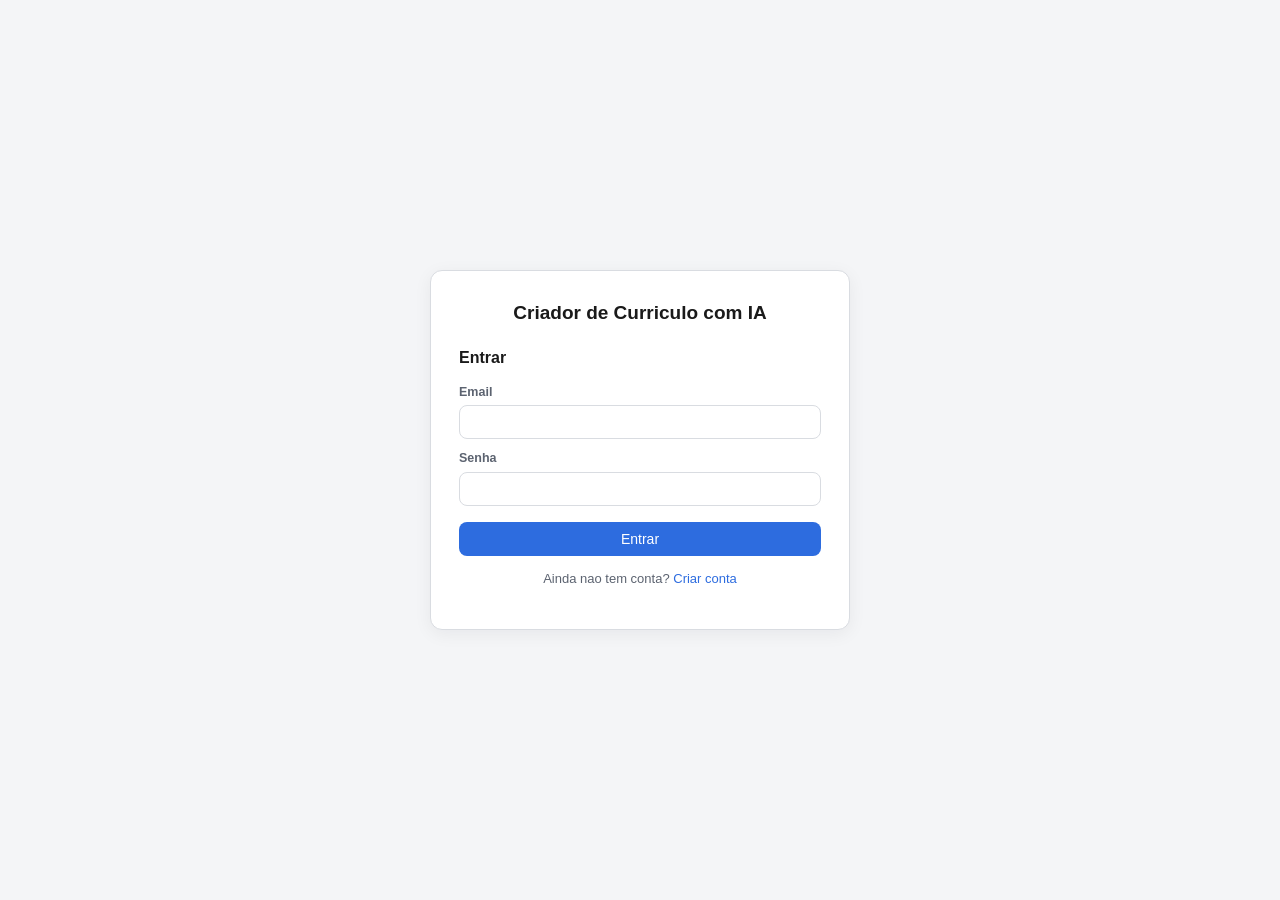
==== frontend/builder.html @ e529e955 "Implementa IA para sugestão de textos e categorias e cria frontend" ====
<!DOCTYPE html>
<html lang="pt-BR">
<head>
<meta charset="utf-8">
<meta name="viewport" content="width=device-width, initial-scale=1">
<title>Meu Curriculo - Criador de Curriculo com IA</title>
<link rel="stylesheet" href="style.css">
</head>
<body>

<header class="topo">
  <span class="topo-titulo">Criador de Curriculo com IA</span>
  <div class="topo-acoes">
    <span id="topo-email" class="topo-email"></span>
    <button id="botao-baixar-pdf" class="botao-secundario">Baixar PDF</button>
    <button id="botao-sair" class="botao-secundario">Sair</button>
  </div>
</header>

<!-- Builder principal: editor + preview -->
<div id="tela-builder" class="builder">
  <div class="coluna-editor" id="coluna-editor">
    <!-- as secoes sao inseridas via JS -->
  </div>
  <div class="coluna-preview">
    <div class="preview-cabecalho">
      <span>Pre-visualizacao</span>
      <span class="preview-info">atualiza conforme voce digita</span>
    </div>
    <div class="pagina-preview" id="pagina-preview">
      <!-- conteudo do curriculo, gerado via JS -->
    </div>
  </div>
</div>

<div id="toast" class="toast" hidden></div>

<script src="comum.js"></script>
<script src="builder.js"></script>
</body>
</html>
---- frontend/style.css ----
:root {
  --cor-fundo: #f4f5f7;
  --cor-texto: #1a1a1a;
  --cor-texto-suave: #5c6370;
  --cor-borda: #d9dce1;
  --cor-primaria: #2d6cdf;
  --cor-primaria-escura: #1f52b0;
  --cor-perigo: #c0392b;
  --cor-sucesso: #1f8a4c;
  --cor-cartao: #ffffff;
  --raio: 8px;
  font-family: -apple-system, "Segoe UI", Roboto, Helvetica, Arial, sans-serif;
}

* {
  box-sizing: border-box;
}

body {
  margin: 0;
  background: var(--cor-fundo);
  color: var(--cor-texto);
  font-size: 14px;
  line-height: 1.45;
}

h1, h2, h3 {
  margin: 0 0 8px 0;
}

button {
  cursor: pointer;
  font-family: inherit;
  font-size: 14px;
  border-radius: var(--raio);
  border: 1px solid transparent;
  padding: 8px 14px;
  background: var(--cor-primaria);
  color: white;
  transition: background 0.15s ease;
}

button:hover {
  background: var(--cor-primaria-escura);
}

button:disabled {
  opacity: 0.6;
  cursor: not-allowed;
}

button.botao-secundario {
  background: white;
  color: var(--cor-texto);
  border: 1px solid var(--cor-borda);
}

button.botao-secundario:hover {
  background: #eef0f3;
}

button.botao-perigo {
  background: white;
  color: var(--cor-perigo);
  border: 1px solid #e6b6ae;
}

button.botao-perigo:hover {
  background: #fbeceb;
}

button.botao-ia {
  background: #6d3fc0;
}

button.botao-ia:hover {
  background: #572f9c;
}

button.botao-texto {
  background: none;
  border: none;
  color: var(--cor-primaria);
  padding: 4px 6px;
}

button.botao-texto:hover {
  background: #eaf1fc;
}

input, textarea, select {
  font-family: inherit;
  font-size: 14px;
  padding: 8px 10px;
  border: 1px solid var(--cor-borda);
  border-radius: var(--raio);
  width: 100%;
  background: white;
  color: var(--cor-texto);
}

input:focus, textarea:focus, select:focus {
  outline: 2px solid var(--cor-primaria);
  outline-offset: 1px;
}

label {
  display: block;
  font-size: 12.5px;
  font-weight: 600;
  color: var(--cor-texto-suave);
  margin-bottom: 10px;
}

label > input, label > textarea, label > select {
  margin-top: 4px;
  font-weight: normal;
  color: var(--cor-texto);
}

.campo-ajuda {
  font-size: 11px;
  color: var(--cor-texto-suave);
  font-weight: 400;
  margin-top: 3px;
}

textarea {
  resize: vertical;
}

.mensagem-erro {
  background: #fbeceb;
  color: var(--cor-perigo);
  border: 1px solid #e6b6ae;
  border-radius: var(--raio);
  padding: 8px 10px;
  font-size: 13px;
  margin-bottom: 12px;
}

.mensagem-ok {
  background: #eafaf0;
  color: var(--cor-sucesso);
  border: 1px solid #b7e3c6;
  border-radius: var(--raio);
  padding: 8px 10px;
  font-size: 13px;
  margin-bottom: 12px;
}

/* ---------- tela de autenticacao ---------- */

.tela-auth {
  min-height: 100vh;
  display: flex;
  align-items: center;
  justify-content: center;
  padding: 24px;
}

.cartao-auth {
  background: var(--cor-cartao);
  border: 1px solid var(--cor-borda);
  border-radius: 12px;
  padding: 28px;
  width: 100%;
  max-width: 420px;
  box-shadow: 0 4px 18px rgba(20, 24, 33, 0.06);
}

.cartao-auth h1 {
  font-size: 19px;
  text-align: center;
  margin-bottom: 20px;
}

.cartao-auth h2 {
  font-size: 16px;
  margin-bottom: 14px;
}

.cartao-auth button[type="submit"] {
  width: 100%;
  margin-top: 6px;
}

.troca-form {
  text-align: center;
  font-size: 13px;
  color: var(--cor-texto-suave);
  margin-top: 14px;
}

.troca-form a {
  color: var(--cor-primaria);
  text-decoration: none;
}

.texto-ajuda {
  font-size: 13px;
  color: var(--cor-texto-suave);
  margin-bottom: 16px;
}

.container-criar-curriculo {
  min-height: calc(100vh - 56px);
  display: flex;
  align-items: center;
  justify-content: center;
  padding: 24px;
}

.container-criar-curriculo .cartao-auth {
  max-width: 520px;
}

/* ---------- topo do app ---------- */

.topo {
  height: 56px;
  background: var(--cor-cartao);
  border-bottom: 1px solid var(--cor-borda);
  display: flex;
  align-items: center;
  justify-content: space-between;
  padding: 0 20px;
  position: sticky;
  top: 0;
  z-index: 20;
}

.topo-titulo {
  font-weight: 700;
  font-size: 15px;
}

.topo-acoes {
  display: flex;
  align-items: center;
  gap: 10px;
}

.topo-email {
  font-size: 13px;
  color: var(--cor-texto-suave);
  margin-right: 6px;
}

/* ---------- builder: layout de duas colunas ---------- */

.builder {
  display: grid;
  grid-template-columns: minmax(360px, 480px) 1fr;
  gap: 0;
  align-items: start;
  min-height: calc(100vh - 56px);
}

.coluna-editor {
  padding: 20px;
  overflow-y: auto;
  max-height: calc(100vh - 56px);
}

.coluna-preview {
  position: sticky;
  top: 56px;
  height: calc(100vh - 56px);
  background: #e7e9ed;
  display: flex;
  flex-direction: column;
  align-items: center;
  padding: 20px;
  overflow-y: auto;
}

.preview-cabecalho {
  width: 100%;
  max-width: 720px;
  display: flex;
  justify-content: space-between;
  align-items: baseline;
  margin-bottom: 10px;
  font-size: 13px;
  font-weight: 700;
  color: var(--cor-texto-suave);
}

.preview-info {
  font-weight: 400;
  font-size: 12px;
}

.pagina-preview {
  background: white;
  width: 100%;
  max-width: 720px;
  min-height: 960px;
  box-shadow: 0 4px 20px rgba(20, 24, 33, 0.12);
  padding: 48px 44px;
  font-family: Helvetica, Arial, sans-serif;
  color: #1a1a1a;
}

.pagina-preview h1.prev-nome {
  font-size: 26px;
  margin: 0 0 6px 0;
}

.pagina-preview p.prev-contato {
  font-size: 12.5px;
  margin: 2px 0;
  color: #1a1a1a;
}

.pagina-preview p.prev-contato a {
  color: #1a1a1a;
}

.pagina-preview hr {
  border: none;
  border-top: 1px solid #333;
  margin: 12px 0 14px 0;
}

.pagina-preview h2 {
  font-size: 14px;
  border-bottom: 1px solid #333;
  padding-bottom: 3px;
  margin-top: 20px;
  margin-bottom: 8px;
  letter-spacing: 0.3px;
}

.pagina-preview .prev-item-titulo {
  font-weight: bold;
  margin: 0;
  font-size: 13.5px;
}

.pagina-preview .prev-item-subtitulo {
  font-style: italic;
  font-size: 12px;
  color: #333;
  margin: 0 0 6px 0;
}

.pagina-preview ul {
  margin-top: 2px;
  margin-bottom: 10px;
  padding-left: 18px;
  font-size: 13px;
}

.pagina-preview li {
  margin-bottom: 3px;
}

.pagina-preview p.prev-paragrafo {
  margin: 2px 0 8px 0;
  font-size: 13px;
  white-space: pre-wrap;
}

.pagina-preview p.prev-habilidade-linha {
  margin: 0 0 4px 0;
  font-size: 13px;
}

.preview-vazio {
  color: var(--cor-texto-suave);
  font-size: 13px;
  font-style: italic;
}

/* ---------- secoes do editor (acordeao) ---------- */

.secao {
  background: var(--cor-cartao);
  border: 1px solid var(--cor-borda);
  border-radius: var(--raio);
  margin-bottom: 14px;
  overflow: hidden;
}

.secao-cabecalho {
  display: flex;
  align-items: center;
  justify-content: space-between;
  padding: 12px 16px;
  cursor: pointer;
  user-select: none;
}

.secao-cabecalho:hover {
  background: #f7f8fa;
}

.secao-titulo {
  font-weight: 700;
  font-size: 14px;
  display: flex;
  align-items: center;
  gap: 8px;
}

.secao-contagem {
  background: #eef0f3;
  color: var(--cor-texto-suave);
  border-radius: 999px;
  font-size: 11.5px;
  padding: 1px 8px;
  font-weight: 600;
}

.secao-seta {
  font-size: 12px;
  color: var(--cor-texto-suave);
  transition: transform 0.15s ease;
}

.secao.aberta .secao-seta {
  transform: rotate(90deg);
}

.secao-corpo {
  padding: 0 16px 16px 16px;
  border-top: 1px solid var(--cor-borda);
}

.secao:not(.aberta) .secao-corpo {
  display: none;
}

.secao-corpo {
  padding-top: 14px;
}

/* dados pessoais: salvar */
.linha-acoes {
  display: flex;
  gap: 8px;
  align-items: center;
  margin-top: 8px;
}

/* itens de lista dentro de uma secao */
.item-lista {
  border: 1px solid var(--cor-borda);
  border-radius: var(--raio);
  padding: 12px;
  margin-bottom: 10px;
  background: #fafbfc;
}

.item-lista-topo {
  display: flex;
  justify-content: space-between;
  align-items: flex-start;
  gap: 8px;
  margin-bottom: 6px;
}

.item-lista-resumo {
  font-size: 13px;
}

.item-lista-resumo strong {
  display: block;
  font-size: 13.5px;
}

.item-lista-resumo span {
  color: var(--cor-texto-suave);
  font-size: 12px;
}

.item-lista-acoes {
  display: flex;
  gap: 4px;
  flex-shrink: 0;
}

.item-lista-form {
  margin-top: 10px;
  padding-top: 10px;
  border-top: 1px dashed var(--cor-borda);
}

.linha-dupla {
  display: grid;
  grid-template-columns: 1fr 1fr;
  gap: 10px;
}

.form-novo-item {
  border-top: 1px dashed var(--cor-borda);
  padding-top: 14px;
  margin-top: 4px;
}

.form-novo-item summary,
.chip-categoria {
  font-size: 12px;
}

.chip-categoria {
  display: inline-block;
  background: #eaf1fc;
  color: var(--cor-primaria-escura);
  border-radius: 999px;
  padding: 1px 8px;
  margin-left: 6px;
}

.chip-sem-categoria {
  display: inline-block;
  background: #fff4e5;
  color: #a15c00;
  border-radius: 999px;
  padding: 1px 8px;
  margin-left: 6px;
}

.sugestao-ia {
  background: #f4f0fb;
  border: 1px solid #d9caf0;
  border-radius: var(--raio);
  padding: 10px;
  margin-top: 8px;
  font-size: 13px;
}

.sugestao-ia-texto {
  white-space: pre-wrap;
  margin-bottom: 8px;
}

.sugestao-ia-acoes {
  display: flex;
  gap: 8px;
}

.lista-sugestoes-categoria {
  margin-top: 8px;
  display: flex;
  flex-direction: column;
  gap: 6px;
}

.sugestao-categoria-linha {
  display: flex;
  align-items: center;
  justify-content: space-between;
  background: #f4f0fb;
  border: 1px solid #d9caf0;
  border-radius: var(--raio);
  padding: 6px 10px;
  font-size: 13px;
}

/* toast */
.toast {
  position: fixed;
  bottom: 20px;
  left: 50%;
  transform: translateX(-50%);
  background: #1a1a1a;
  color: white;
  padding: 10px 18px;
  border-radius: 999px;
  font-size: 13px;
  z-index: 100;
  box-shadow: 0 4px 14px rgba(0,0,0,0.25);
}

.toast.erro {
  background: var(--cor-perigo);
}

@media (max-width: 900px) {
  .builder {
    grid-template-columns: 1fr;
  }
  .coluna-editor, .coluna-preview {
    max-height: none;
    position: static;
  }
  .coluna-preview {
    height: auto;
  }
}
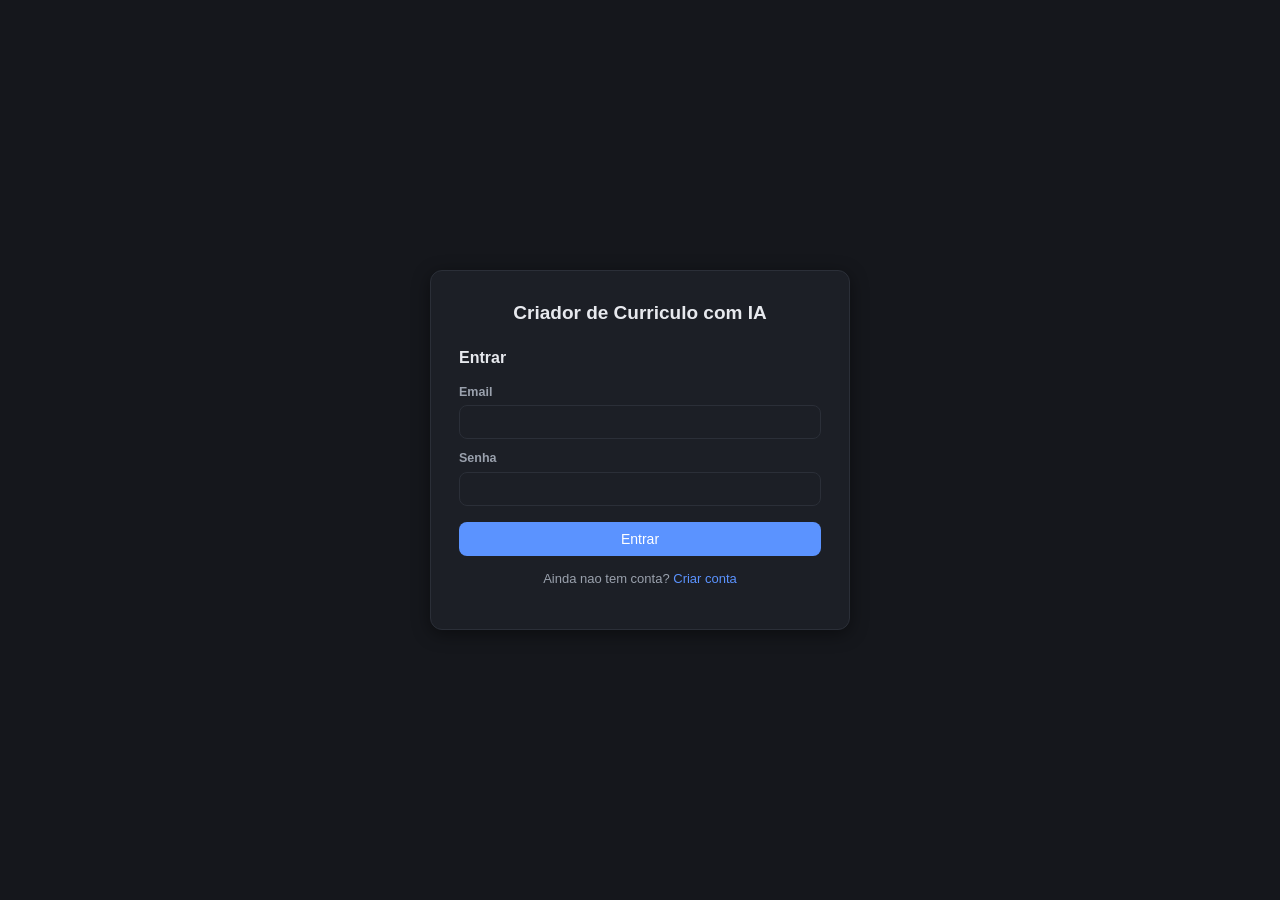
==== commit f174513f: "Adiciona icone da aba e tema escuro na interface (preview do curriculo continua branco)" ====
--- a/frontend/builder.html
+++ b/frontend/builder.html
@@ -4,6 +4,7 @@
 <meta charset="utf-8">
 <meta name="viewport" content="width=device-width, initial-scale=1">
 <title>Meu Curriculo - Criador de Curriculo com IA</title>
+<link rel="icon" type="image/svg+xml" href="favicon.svg">
 <link rel="stylesheet" href="style.css">
 </head>
 <body>
@@ -25,7 +26,6 @@
   <div class="coluna-preview">
     <div class="preview-cabecalho">
       <span>Pre-visualizacao</span>
-      <span class="preview-info">atualiza conforme voce digita</span>
     </div>
     <div class="pagina-preview" id="pagina-preview">
       <!-- conteudo do curriculo, gerado via JS -->
--- a/frontend/style.css
+++ b/frontend/style.css
@@ -1,13 +1,14 @@
 :root {
-  --cor-fundo: #f4f5f7;
-  --cor-texto: #1a1a1a;
-  --cor-texto-suave: #5c6370;
-  --cor-borda: #d9dce1;
-  --cor-primaria: #2d6cdf;
-  --cor-primaria-escura: #1f52b0;
-  --cor-perigo: #c0392b;
-  --cor-sucesso: #1f8a4c;
-  --cor-cartao: #ffffff;
+  color-scheme: dark;
+  --cor-fundo: #15171c;
+  --cor-texto: #e7e9ee;
+  --cor-texto-suave: #9aa1ad;
+  --cor-borda: #2b2f38;
+  --cor-primaria: #5b93ff;
+  --cor-primaria-escura: #3b6bd6;
+  --cor-perigo: #e2685c;
+  --cor-sucesso: #33c17a;
+  --cor-cartao: #1c1f26;
   --raio: 8px;
   font-family: -apple-system, "Segoe UI", Roboto, Helvetica, Arial, sans-serif;
 }
@@ -50,23 +51,23 @@
 }
 
 button.botao-secundario {
-  background: white;
+  background: var(--cor-cartao);
   color: var(--cor-texto);
   border: 1px solid var(--cor-borda);
 }
 
 button.botao-secundario:hover {
-  background: #eef0f3;
+  background: #262a33;
 }
 
 button.botao-perigo {
-  background: white;
+  background: var(--cor-cartao);
   color: var(--cor-perigo);
-  border: 1px solid #e6b6ae;
+  border: 1px solid #5a332e;
 }
 
 button.botao-perigo:hover {
-  background: #fbeceb;
+  background: #3a201d;
 }
 
 button.botao-ia {
@@ -85,7 +86,7 @@
 }
 
 button.botao-texto:hover {
-  background: #eaf1fc;
+  background: rgba(91, 147, 255, 0.14);
 }
 
 input, textarea, select {
@@ -95,7 +96,7 @@
   border: 1px solid var(--cor-borda);
   border-radius: var(--raio);
   width: 100%;
-  background: white;
+  background: var(--cor-cartao);
   color: var(--cor-texto);
 }
 
@@ -130,9 +131,9 @@
 }
 
 .mensagem-erro {
-  background: #fbeceb;
+  background: #3a201d;
   color: var(--cor-perigo);
-  border: 1px solid #e6b6ae;
+  border: 1px solid #5a332e;
   border-radius: var(--raio);
   padding: 8px 10px;
   font-size: 13px;
@@ -140,9 +141,9 @@
 }
 
 .mensagem-ok {
-  background: #eafaf0;
+  background: #163826;
   color: var(--cor-sucesso);
-  border: 1px solid #b7e3c6;
+  border: 1px solid #275c3f;
   border-radius: var(--raio);
   padding: 8px 10px;
   font-size: 13px;
@@ -166,7 +167,7 @@
   padding: 28px;
   width: 100%;
   max-width: 420px;
-  box-shadow: 0 4px 18px rgba(20, 24, 33, 0.06);
+  box-shadow: 0 4px 18px rgba(0, 0, 0, 0.45);
 }
 
 .cartao-auth h1 {
@@ -267,7 +268,7 @@
   position: sticky;
   top: 56px;
   height: calc(100vh - 56px);
-  background: #e7e9ed;
+  background: #0c0d10;
   display: flex;
   flex-direction: column;
   align-items: center;
@@ -394,7 +395,7 @@
 }
 
 .secao-cabecalho:hover {
-  background: #f7f8fa;
+  background: #21242c;
 }
 
 .secao-titulo {
@@ -406,7 +407,7 @@
 }
 
 .secao-contagem {
-  background: #eef0f3;
+  background: #262a33;
   color: var(--cor-texto-suave);
   border-radius: 999px;
   font-size: 11.5px;
@@ -451,7 +452,7 @@
   border-radius: var(--raio);
   padding: 12px;
   margin-bottom: 10px;
-  background: #fafbfc;
+  background: #171a20;
 }
 
 .item-lista-topo {
@@ -507,8 +508,8 @@
 
 .chip-categoria {
   display: inline-block;
-  background: #eaf1fc;
-  color: var(--cor-primaria-escura);
+  background: #1c2a40;
+  color: var(--cor-primaria);
   border-radius: 999px;
   padding: 1px 8px;
   margin-left: 6px;
@@ -516,8 +517,8 @@
 
 .chip-sem-categoria {
   display: inline-block;
-  background: #fff4e5;
-  color: #a15c00;
+  background: #3a2a10;
+  color: #e0a545;
   border-radius: 999px;
   padding: 1px 8px;
   margin-left: 6px;
@@ -553,8 +554,8 @@
   display: flex;
   align-items: center;
   justify-content: space-between;
-  background: #f4f0fb;
-  border: 1px solid #d9caf0;
+  background: #241f33;
+  border: 1px solid #4a3d6b;
   border-radius: var(--raio);
   padding: 6px 10px;
   font-size: 13px;
@@ -566,7 +567,7 @@
   bottom: 20px;
   left: 50%;
   transform: translateX(-50%);
-  background: #1a1a1a;
+  background: #2a2d35;
   color: white;
   padding: 10px 18px;
   border-radius: 999px;
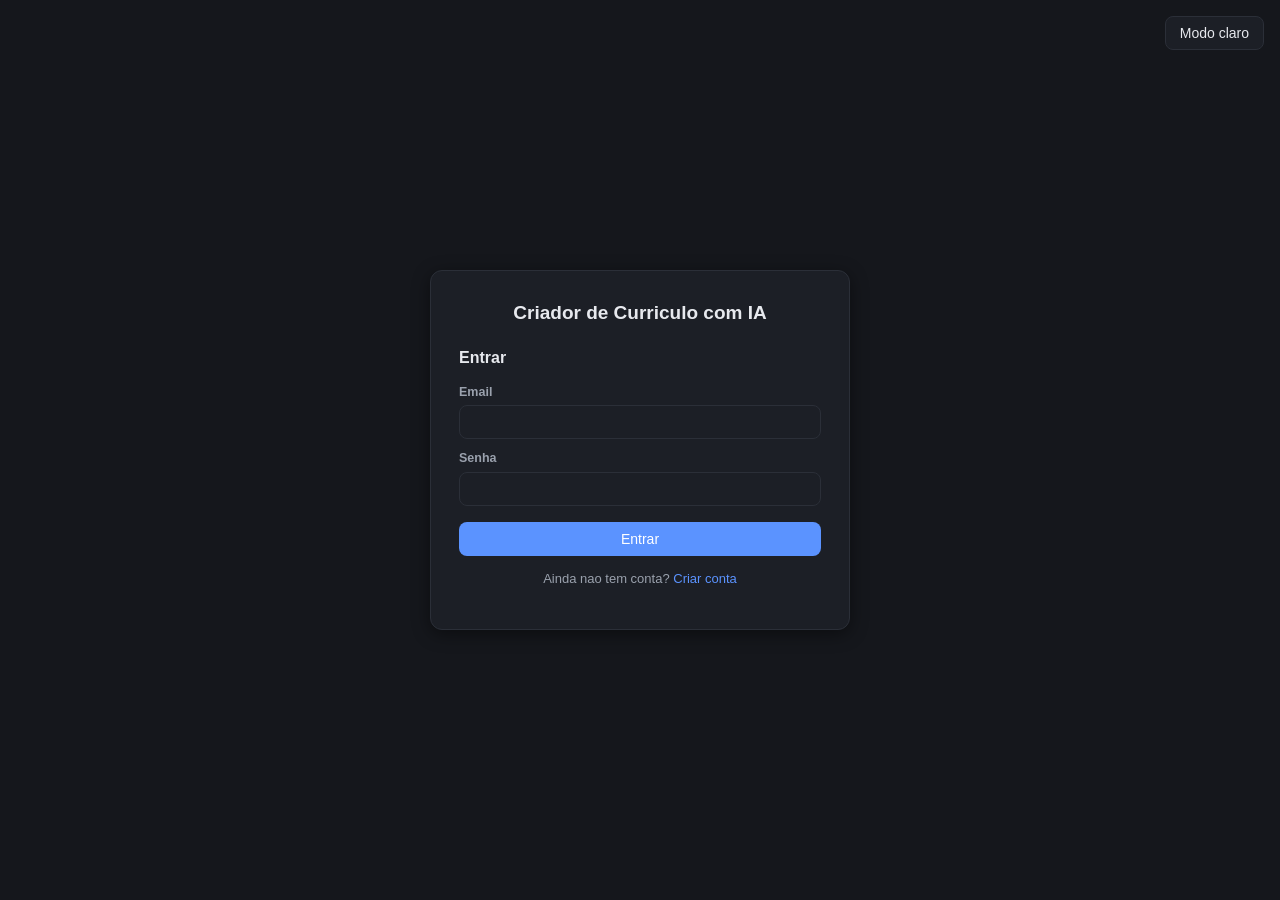
==== commit fd512561: "Adiciona tema claro e escuro" ====
--- a/frontend/builder.html
+++ b/frontend/builder.html
@@ -13,22 +13,20 @@
   <span class="topo-titulo">Criador de Curriculo com IA</span>
   <div class="topo-acoes">
     <span id="topo-email" class="topo-email"></span>
+    <button id="botao-tema" class="botao-secundario">Modo claro</button>
     <button id="botao-baixar-pdf" class="botao-secundario">Baixar PDF</button>
     <button id="botao-sair" class="botao-secundario">Sair</button>
   </div>
 </header>
 
-<!-- Builder principal: editor + preview -->
 <div id="tela-builder" class="builder">
   <div class="coluna-editor" id="coluna-editor">
-    <!-- as secoes sao inseridas via JS -->
   </div>
   <div class="coluna-preview">
     <div class="preview-cabecalho">
       <span>Pre-visualizacao</span>
     </div>
     <div class="pagina-preview" id="pagina-preview">
-      <!-- conteudo do curriculo, gerado via JS -->
     </div>
   </div>
 </div>
--- a/frontend/style.css
+++ b/frontend/style.css
@@ -9,8 +9,25 @@
   --cor-perigo: #e2685c;
   --cor-sucesso: #33c17a;
   --cor-cartao: #1c1f26;
+  --cor-relevo: #23262f;
+  --cor-preview-fundo: #0c0d10;
   --raio: 8px;
   font-family: -apple-system, "Segoe UI", Roboto, Helvetica, Arial, sans-serif;
+}
+
+:root[data-tema="claro"] {
+  color-scheme: light;
+  --cor-fundo: #f4f5f7;
+  --cor-texto: #1a1d23;
+  --cor-texto-suave: #5b6270;
+  --cor-borda: #d8dbe1;
+  --cor-primaria: #2d6cdf;
+  --cor-primaria-escura: #1f4fb0;
+  --cor-perigo: #c0392b;
+  --cor-sucesso: #1f8a4c;
+  --cor-cartao: #ffffff;
+  --cor-relevo: #edeff2;
+  --cor-preview-fundo: #e7e9ed;
 }
 
 * {
@@ -57,7 +74,7 @@
 }
 
 button.botao-secundario:hover {
-  background: #262a33;
+  background: var(--cor-relevo);
 }
 
 button.botao-perigo {
@@ -149,8 +166,6 @@
   font-size: 13px;
   margin-bottom: 12px;
 }
-
-/* ---------- tela de autenticacao ---------- */
 
 .tela-auth {
   min-height: 100vh;
@@ -216,8 +231,6 @@
   max-width: 520px;
 }
 
-/* ---------- topo do app ---------- */
-
 .topo {
   height: 56px;
   background: var(--cor-cartao);
@@ -242,13 +255,18 @@
   gap: 10px;
 }
 
+.botao-tema-flutuante {
+  position: fixed;
+  top: 16px;
+  right: 16px;
+  z-index: 30;
+}
+
 .topo-email {
   font-size: 13px;
   color: var(--cor-texto-suave);
   margin-right: 6px;
 }
-
-/* ---------- builder: layout de duas colunas ---------- */
 
 .builder {
   display: grid;
@@ -268,7 +286,7 @@
   position: sticky;
   top: 56px;
   height: calc(100vh - 56px);
-  background: #0c0d10;
+  background: var(--cor-preview-fundo);
   display: flex;
   flex-direction: column;
   align-items: center;
@@ -298,6 +316,7 @@
   width: 100%;
   max-width: 720px;
   min-height: 960px;
+  flex-shrink: 0;
   box-shadow: 0 4px 20px rgba(20, 24, 33, 0.12);
   padding: 48px 44px;
   font-family: Helvetica, Arial, sans-serif;
@@ -375,8 +394,6 @@
   font-style: italic;
 }
 
-/* ---------- secoes do editor (acordeao) ---------- */
-
 .secao {
   background: var(--cor-cartao);
   border: 1px solid var(--cor-borda);
@@ -395,7 +412,7 @@
 }
 
 .secao-cabecalho:hover {
-  background: #21242c;
+  background: var(--cor-relevo);
 }
 
 .secao-titulo {
@@ -407,7 +424,7 @@
 }
 
 .secao-contagem {
-  background: #262a33;
+  background: var(--cor-relevo);
   color: var(--cor-texto-suave);
   border-radius: 999px;
   font-size: 11.5px;
@@ -438,7 +455,6 @@
   padding-top: 14px;
 }
 
-/* dados pessoais: salvar */
 .linha-acoes {
   display: flex;
   gap: 8px;
@@ -446,13 +462,12 @@
   margin-top: 8px;
 }
 
-/* itens de lista dentro de uma secao */
 .item-lista {
   border: 1px solid var(--cor-borda);
   border-radius: var(--raio);
   padding: 12px;
   margin-bottom: 10px;
-  background: #171a20;
+  background: var(--cor-relevo);
 }
 
 .item-lista-topo {
@@ -561,7 +576,6 @@
   font-size: 13px;
 }
 
-/* toast */
 .toast {
   position: fixed;
   bottom: 20px;
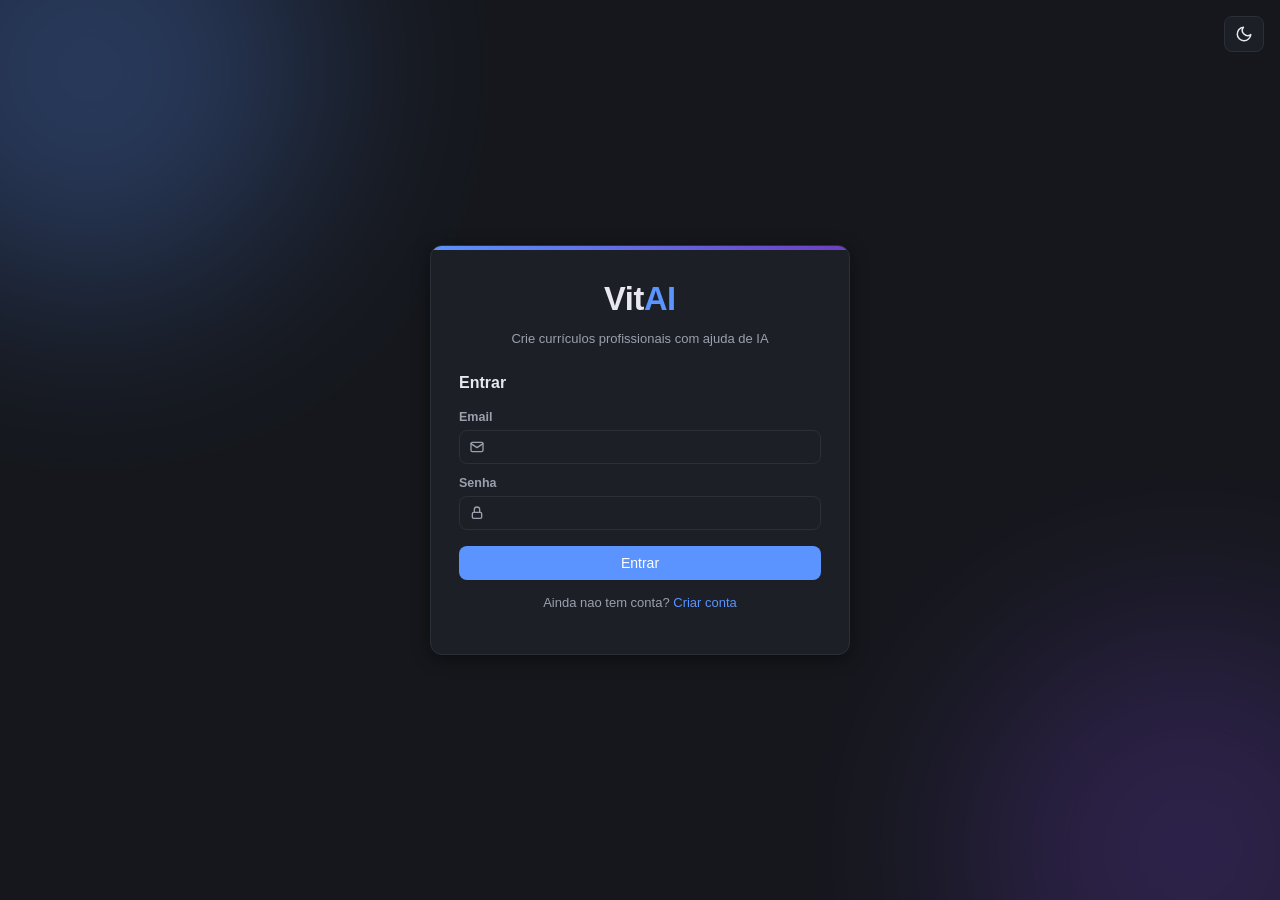
==== commit af6b2ef5: "Reformulação frontend" ====
--- a/frontend/builder.html
+++ b/frontend/builder.html
@@ -3,17 +3,24 @@
 <head>
 <meta charset="utf-8">
 <meta name="viewport" content="width=device-width, initial-scale=1">
-<title>Meu Curriculo - Criador de Curriculo com IA</title>
+<title>Meu Currículo - VitAI</title>
 <link rel="icon" type="image/svg+xml" href="favicon.svg">
 <link rel="stylesheet" href="style.css">
 </head>
 <body>
 
 <header class="topo">
-  <span class="topo-titulo">Criador de Curriculo com IA</span>
+  <span class="topo-titulo">
+    <svg class="logo-vitai" viewBox="0 0 113 62" xmlns="http://www.w3.org/2000/svg" role="img" aria-label="VitAI">
+      <text x="8" y="49" font-family="-apple-system, 'Segoe UI', Roboto, Helvetica, Arial, sans-serif" font-size="44" font-weight="800" letter-spacing="-0.5"><tspan fill="var(--cor-texto)">Vit</tspan><tspan fill="var(--cor-primaria)">AI</tspan></text>
+    </svg>
+  </span>
   <div class="topo-acoes">
     <span id="topo-email" class="topo-email"></span>
-    <button id="botao-tema" class="botao-secundario">Modo claro</button>
+    <button id="botao-tema" class="botao-secundario">
+      <svg class="icone-tema icone-sol" viewBox="0 0 24 24" fill="none" stroke="currentColor" stroke-width="2" stroke-linecap="round" stroke-linejoin="round"><circle cx="12" cy="12" r="4"></circle><line x1="12" y1="2" x2="12" y2="4"></line><line x1="12" y1="20" x2="12" y2="22"></line><line x1="4.93" y1="4.93" x2="6.34" y2="6.34"></line><line x1="17.66" y1="17.66" x2="19.07" y2="19.07"></line><line x1="2" y1="12" x2="4" y2="12"></line><line x1="20" y1="12" x2="22" y2="12"></line><line x1="4.93" y1="19.07" x2="6.34" y2="17.66"></line><line x1="17.66" y1="6.34" x2="19.07" y2="4.93"></line></svg>
+      <svg class="icone-tema icone-lua" viewBox="0 0 24 24" fill="none" stroke="currentColor" stroke-width="2" stroke-linecap="round" stroke-linejoin="round"><path d="M21 12.79A9 9 0 1 1 11.21 3 7 7 0 0 0 21 12.79z"></path></svg>
+    </button>
     <button id="botao-baixar-pdf" class="botao-secundario">Baixar PDF</button>
     <button id="botao-sair" class="botao-secundario">Sair</button>
   </div>
--- a/frontend/style.css
+++ b/frontend/style.css
@@ -173,6 +173,33 @@
   align-items: center;
   justify-content: center;
   padding: 24px;
+  position: relative;
+  overflow: hidden;
+}
+
+.tela-auth::before,
+.tela-auth::after {
+  content: "";
+  position: absolute;
+  width: 460px;
+  height: 460px;
+  border-radius: 50%;
+  filter: blur(100px);
+  opacity: 0.28;
+  pointer-events: none;
+  z-index: 0;
+}
+
+.tela-auth::before {
+  background: var(--cor-primaria);
+  top: -160px;
+  left: -140px;
+}
+
+.tela-auth::after {
+  background: #6d3fc0;
+  bottom: -180px;
+  right: -140px;
 }
 
 .cartao-auth {
@@ -183,12 +210,63 @@
   width: 100%;
   max-width: 420px;
   box-shadow: 0 4px 18px rgba(0, 0, 0, 0.45);
+  position: relative;
+  z-index: 1;
+  overflow: hidden;
+}
+
+.cartao-auth::before {
+  content: "";
+  position: absolute;
+  top: 0;
+  left: 0;
+  right: 0;
+  height: 4px;
+  background: linear-gradient(90deg, var(--cor-primaria), #6d3fc0);
 }
 
 .cartao-auth h1 {
   font-size: 19px;
   text-align: center;
   margin-bottom: 20px;
+}
+
+.cabecalho-auth {
+  text-align: center;
+  margin-bottom: 22px;
+}
+
+.cabecalho-auth .logo-vitai {
+  height: 46px;
+  width: auto;
+  margin: 0 auto 10px auto;
+}
+
+.subtitulo-auth {
+  font-size: 13px;
+  color: var(--cor-texto-suave);
+  margin: 0;
+}
+
+.campo-com-icone {
+  position: relative;
+  margin-top: 4px;
+}
+
+.campo-com-icone .icone-campo {
+  position: absolute;
+  left: 10px;
+  top: 50%;
+  transform: translateY(-50%);
+  width: 16px;
+  height: 16px;
+  color: var(--cor-texto-suave);
+  pointer-events: none;
+}
+
+.campo-com-icone input {
+  padding-left: 34px;
+  margin-top: 0;
 }
 
 .cartao-auth h2 {
@@ -247,6 +325,17 @@
 .topo-titulo {
   font-weight: 700;
   font-size: 15px;
+  display: flex;
+  align-items: center;
+}
+
+.logo-vitai {
+  display: block;
+}
+
+.topo-titulo .logo-vitai {
+  height: 22px;
+  width: auto;
 }
 
 .topo-acoes {
@@ -260,6 +349,31 @@
   top: 16px;
   right: 16px;
   z-index: 30;
+}
+
+#botao-tema {
+  display: inline-flex;
+  align-items: center;
+  justify-content: center;
+  padding: 8px 10px;
+}
+
+.icone-tema {
+  width: 18px;
+  height: 18px;
+  display: none;
+}
+
+.icone-lua {
+  display: block;
+}
+
+:root[data-tema="claro"] .icone-sol {
+  display: block;
+}
+
+:root[data-tema="claro"] .icone-lua {
+  display: none;
 }
 
 .topo-email {
